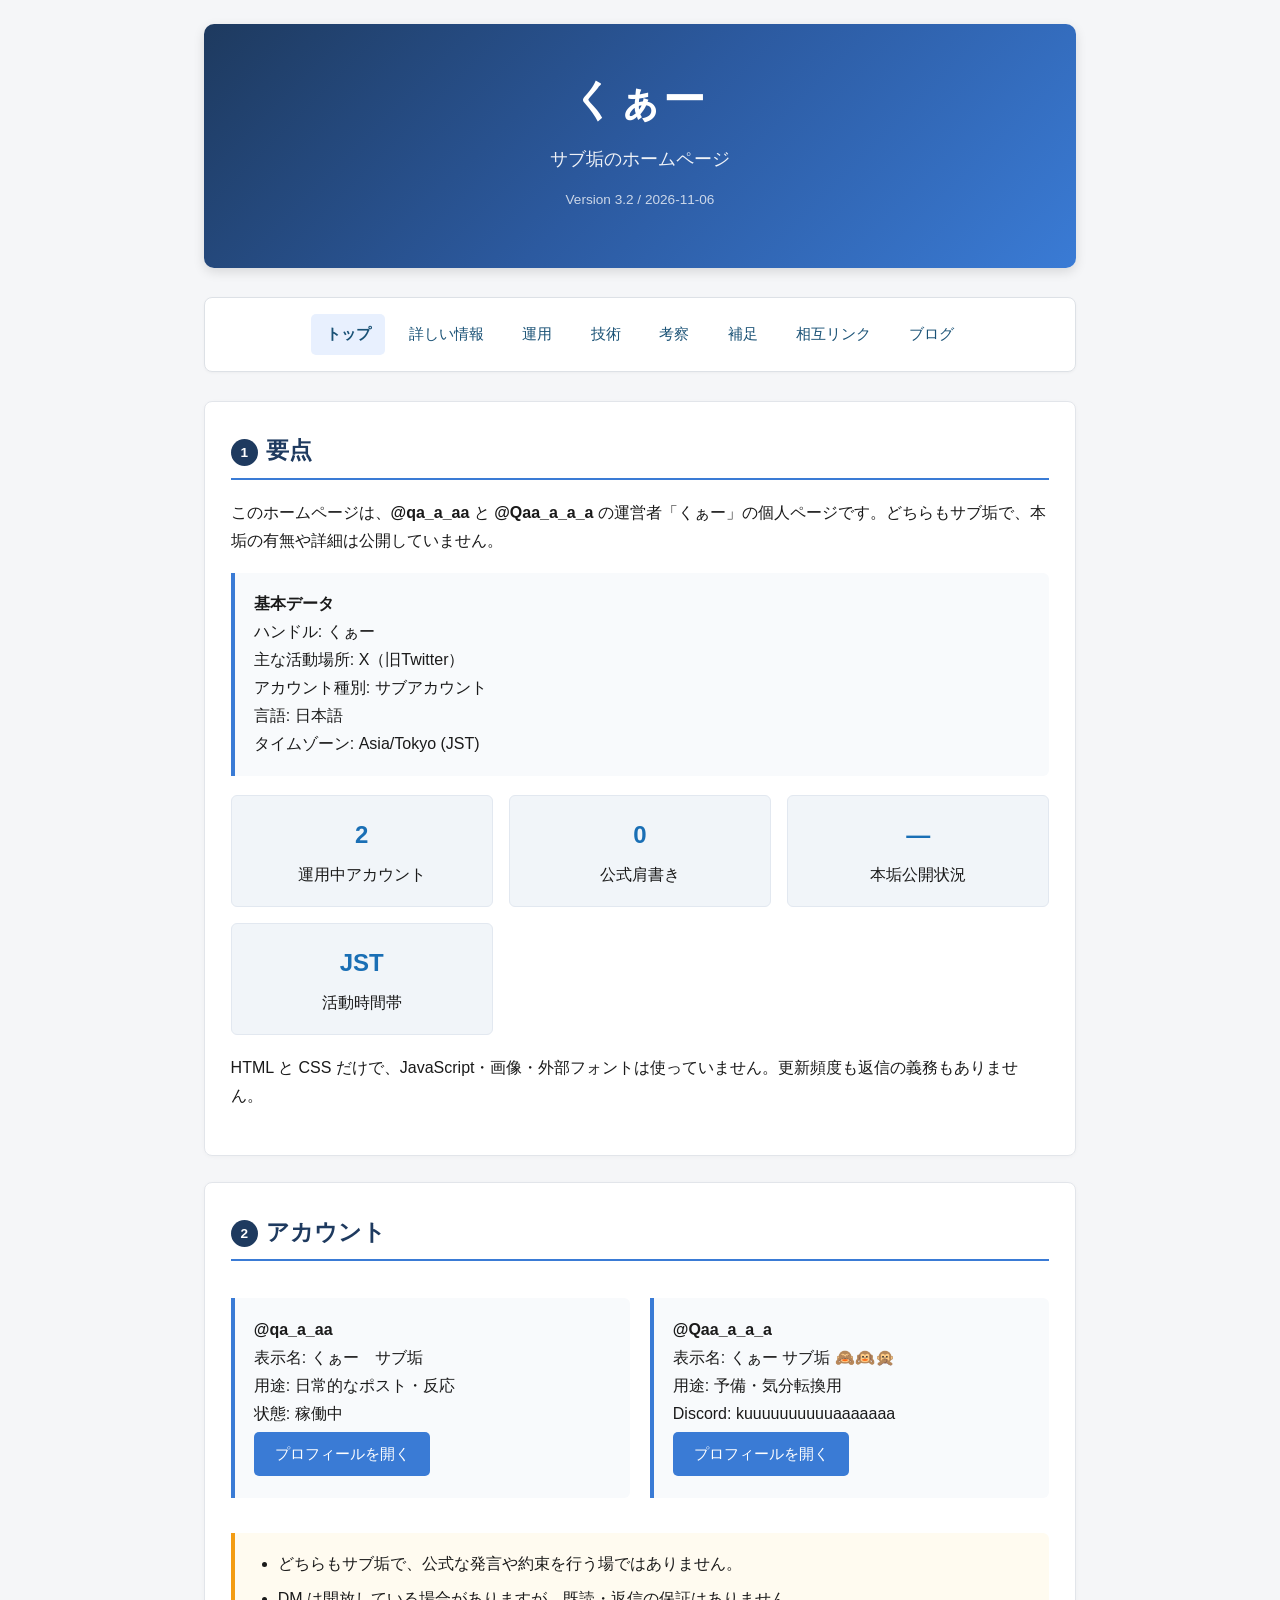
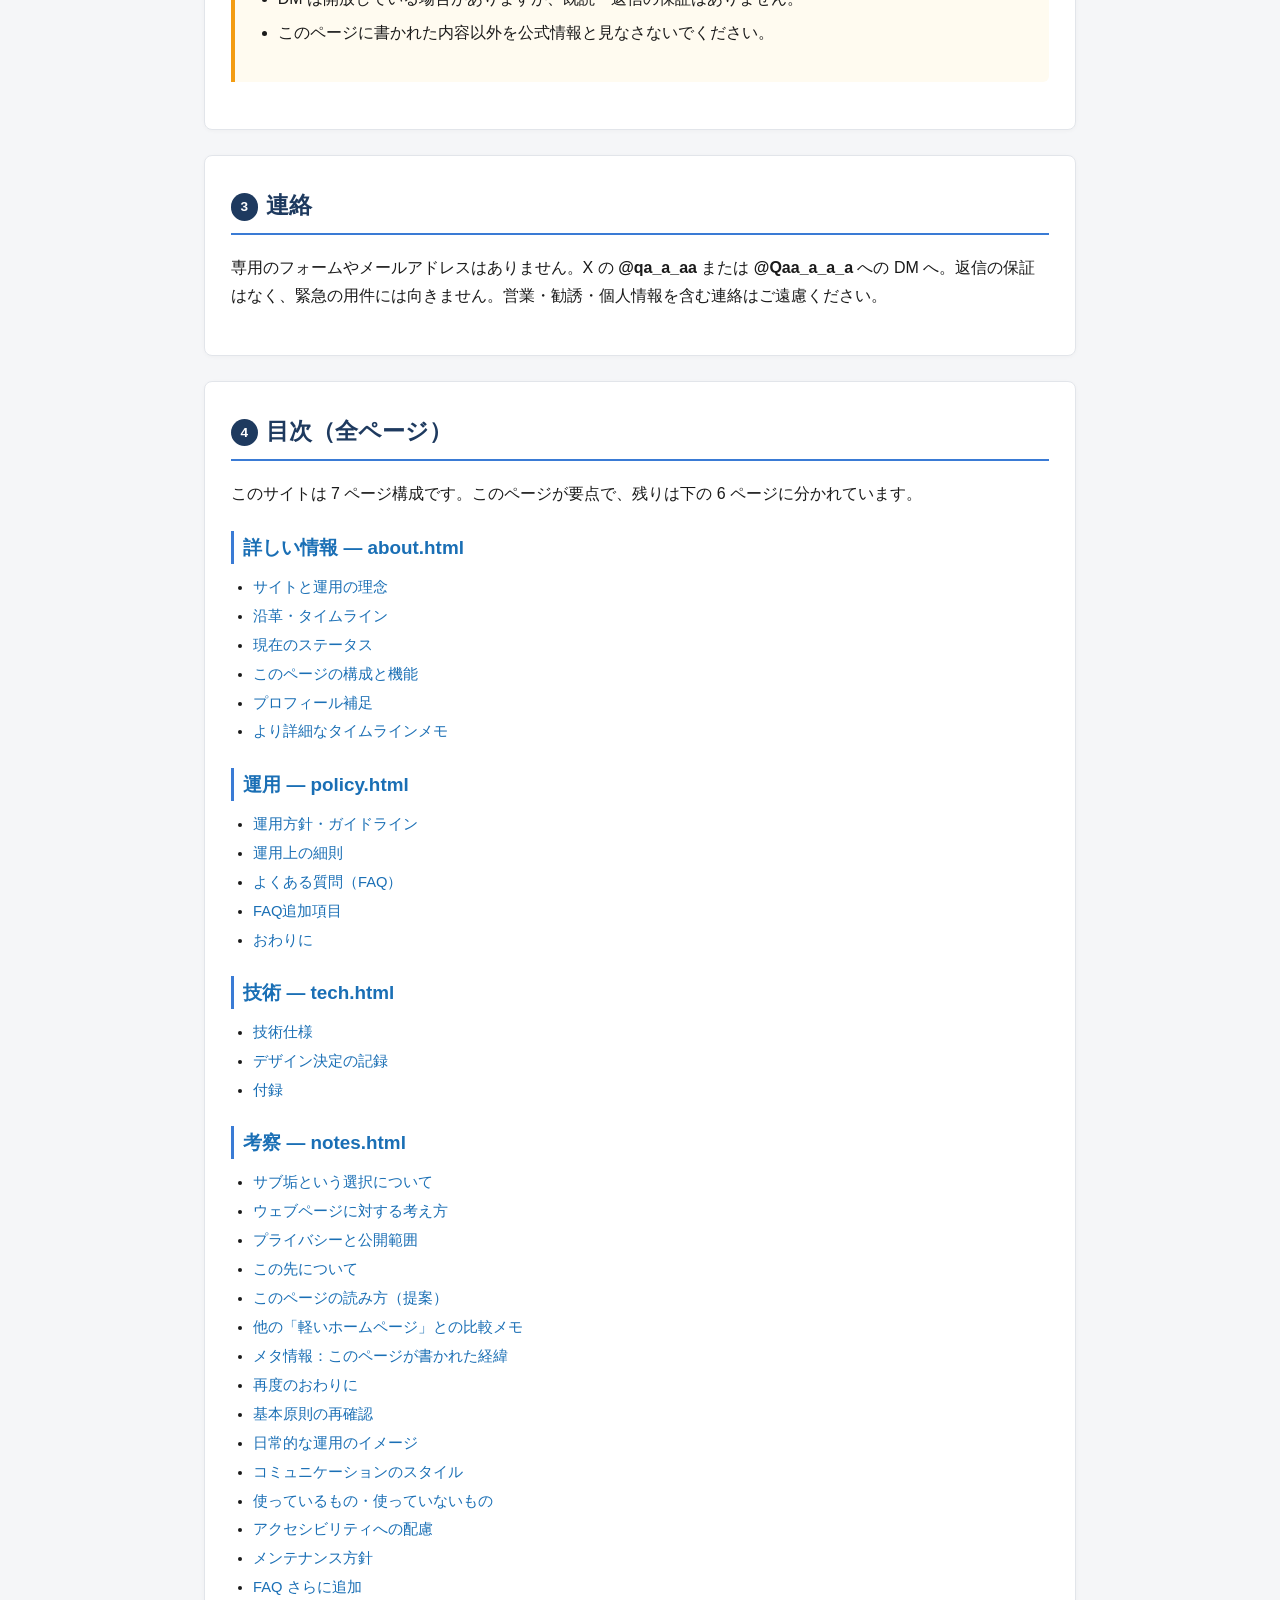
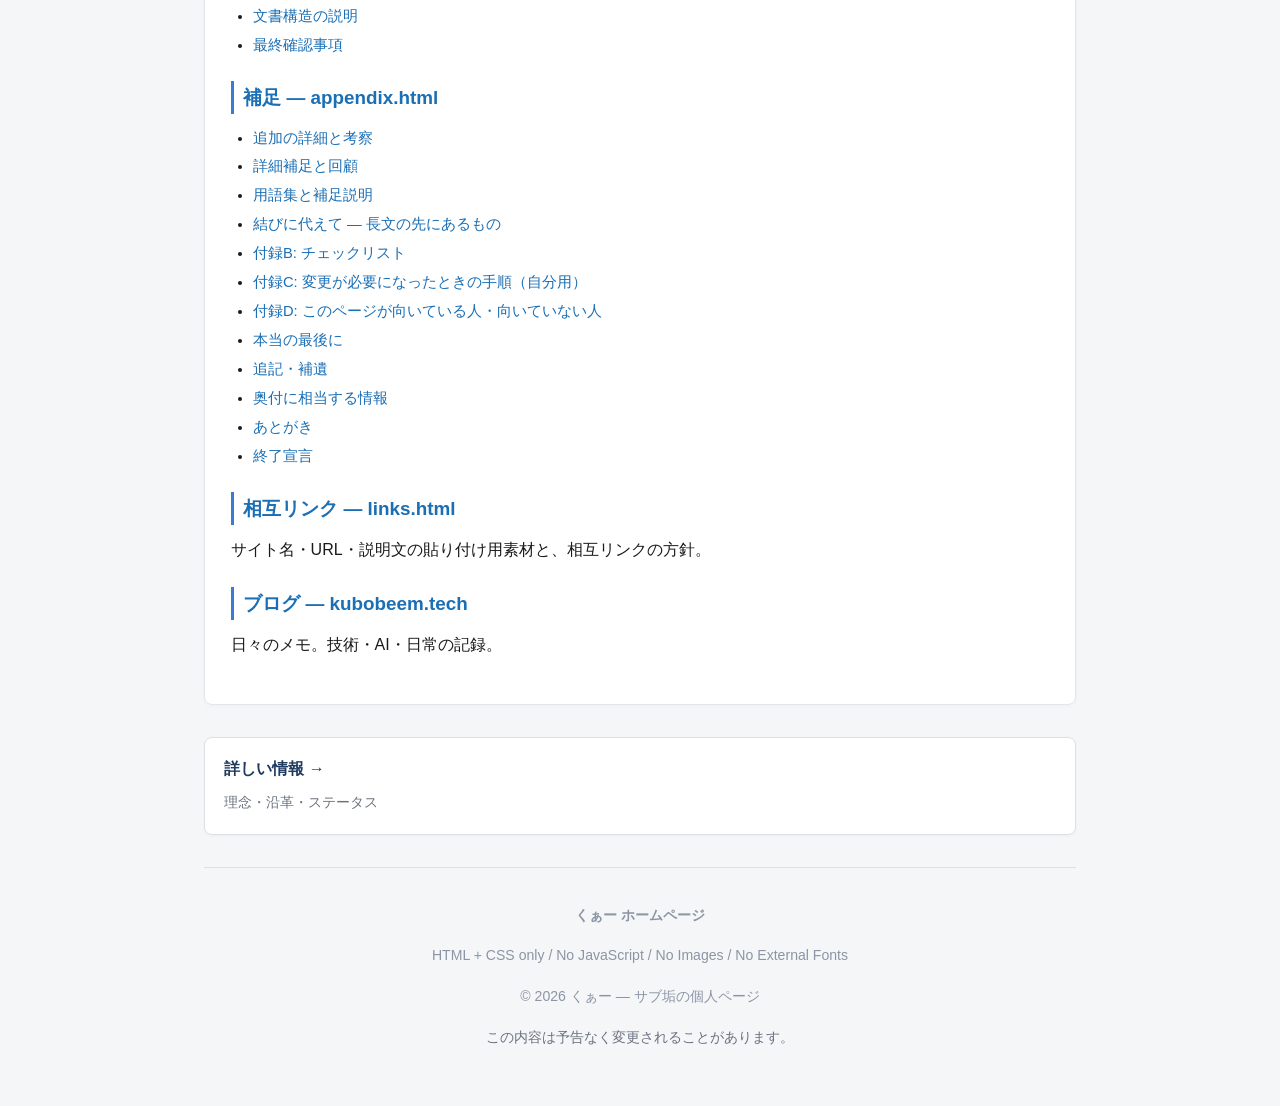
==== index.html @ fe5098ff "c7ddc30の1つ前に戻す: AI-slop版＋長いlinks（4006436）" ====
<!DOCTYPE html>
<html lang="ja">
<head>
<meta charset="utf-8">
<meta name="viewport" content="width=device-width,initial-scale=1">
<title>くぁー 公式ホームページ / kubobeem.tech</title>
<meta name="description" content="サブ垢「くぁー」の個人ページ。プロフィール、運用方針、FAQ、読み物。">
<meta property="og:type" content="website">
<meta property="og:title" content="くぁー 公式ホームページ">
<meta property="og:description" content="サブ垢「くぁー」の個人ページ。プロフィール、運用方針、FAQ、読み物。">
<meta property="og:url" content="https://kubobeem.f5.si/">
<meta property="og:image" content="https://kuboes.ninja/og.png">
<meta property="og:image:width" content="1200">
<meta property="og:image:height" content="630">
<meta name="twitter:card" content="summary_large_image">
<meta name="twitter:title" content="くぁー 公式ホームページ">
<meta name="twitter:description" content="サブ垢「くぁー」の個人ページ。プロフィール、運用方針、FAQ、読み物。">
<meta name="twitter:image" content="https://kuboes.ninja/og.png">
<link rel="stylesheet" href="style.css?v=3">
</head>
<body>

<header id="top">
<h1>くぁー</h1>
<p class="subtitle">サブ垢のホームページ</p>
<p class="version">Version 3.2 / 2026-11-06</p>
</header>

<nav>
<a href="index.html" aria-current="page"><strong>トップ</strong></a>
<a href="about.html">詳しい情報</a>
<a href="policy.html">運用</a>
<a href="tech.html">技術</a>
<a href="notes.html">考察</a>
<a href="appendix.html">補足</a>
<a href="links.html">相互リンク</a>
<a href="https://kubobeem.tech/">ブログ</a>
</nav>

<section id="profile">
<h2><span class="section-num">1</span>要点</h2>

<p>このホームページは、<strong>@qa_a_aa</strong> と <strong>@Qaa_a_a_a</strong> の運営者「くぁー」の個人ページです。どちらもサブ垢で、本垢の有無や詳細は公開していません。</p>

<div class="card">
<strong>基本データ</strong><br>
ハンドル: くぁー<br>
主な活動場所: X（旧Twitter）<br>
アカウント種別: サブアカウント<br>
言語: 日本語<br>
タイムゾーン: Asia/Tokyo (JST)
</div>

<div class="grid">
<div class="grid-item"><strong>2</strong>運用中アカウント</div>
<div class="grid-item"><strong>0</strong>公式肩書き</div>
<div class="grid-item"><strong>—</strong>本垢公開状況</div>
<div class="grid-item"><strong>JST</strong>活動時間帯</div>
</div>

<p>HTML と CSS だけで、JavaScript・画像・外部フォントは使っていません。更新頻度も返信の義務もありません。</p>
</section>

<section id="accounts">
<h2><span class="section-num">2</span>アカウント</h2>

<div class="two-col">
<div class="card">
<strong>@qa_a_aa</strong><br>
表示名: くぁー　サブ垢<br>
用途: 日常的なポスト・反応<br>
状態: 稼働中<br>
<a href="https://x.com/qa_a_aa" class="btn">プロフィールを開く</a>
</div>
<div class="card">
<strong>@Qaa_a_a_a</strong><br>
表示名: くぁー サブ垢 🙈🙉🙊<br>
用途: 予備・気分転換用<br>
Discord: kuuuuuuuuuuaaaaaaa<br>
<a href="https://x.com/Qaa_a_a_a" class="btn">プロフィールを開く</a>
</div>
</div>

<div class="card card-note">
<ul>
<li>どちらもサブ垢で、公式な発言や約束を行う場ではありません。</li>
<li>DM は開放している場合がありますが、既読・返信の保証はありません。</li>
<li>このページに書かれた内容以外を公式情報と見なさないでください。</li>
</ul>
</div>
</section>

<section id="contact">
<h2><span class="section-num">3</span>連絡</h2>

<p>専用のフォームやメールアドレスはありません。X の <strong>@qa_a_aa</strong> または <strong>@Qaa_a_a_a</strong> への DM へ。返信の保証はなく、緊急の用件には向きません。営業・勧誘・個人情報を含む連絡はご遠慮ください。</p>
</section>

<section id="toc">
<h2><span class="section-num">4</span>目次（全ページ）</h2>

<p>このサイトは 7 ページ構成です。このページが要点で、残りは下の 6 ページに分かれています。</p>

<h3><a href="about.html">詳しい情報 — about.html</a></h3>
<ul class="toc">
<li><a href="about.html#philosophy">サイトと運用の理念</a></li>
<li><a href="about.html#history">沿革・タイムライン</a></li>
<li><a href="about.html#status">現在のステータス</a></li>
<li><a href="about.html#features">このページの構成と機能</a></li>
<li><a href="about.html#detail-profile">プロフィール補足</a></li>
<li><a href="about.html#detail-history2">より詳細なタイムラインメモ</a></li>
</ul>

<h3><a href="policy.html">運用 — policy.html</a></h3>
<ul class="toc">
<li><a href="policy.html#rules">運用方針・ガイドライン</a></li>
<li><a href="policy.html#detail-operation">運用上の細則</a></li>
<li><a href="policy.html#faq">よくある質問（FAQ）</a></li>
<li><a href="policy.html#detail-faq2">FAQ追加項目</a></li>
<li><a href="policy.html#closing">おわりに</a></li>
</ul>

<h3><a href="tech.html">技術 — tech.html</a></h3>
<ul class="toc">
<li><a href="tech.html#technical">技術仕様</a></li>
<li><a href="tech.html#detail-design">デザイン決定の記録</a></li>
<li><a href="tech.html#appendix">付録</a></li>
</ul>

<h3><a href="notes.html">考察 — notes.html</a></h3>
<ul class="toc">
<li><a href="notes.html#extended-thoughts">サブ垢という選択について</a></li>
<li><a href="notes.html#extended-web">ウェブページに対する考え方</a></li>
<li><a href="notes.html#extended-privacy">プライバシーと公開範囲</a></li>
<li><a href="notes.html#extended-future">この先について</a></li>
<li><a href="notes.html#extended-reading">このページの読み方（提案）</a></li>
<li><a href="notes.html#extended-comparison">他の「軽いホームページ」との比較メモ</a></li>
<li><a href="notes.html#extended-meta">メタ情報：このページが書かれた経緯</a></li>
<li><a href="notes.html#extended-closing2">再度のおわりに</a></li>
<li><a href="notes.html#extended-principles">基本原則の再確認</a></li>
<li><a href="notes.html#extended-daily">日常的な運用のイメージ</a></li>
<li><a href="notes.html#extended-communication">コミュニケーションのスタイル</a></li>
<li><a href="notes.html#extended-tools">使っているもの・使っていないもの</a></li>
<li><a href="notes.html#extended-accessibility">アクセシビリティへの配慮</a></li>
<li><a href="notes.html#extended-maintenance">メンテナンス方針</a></li>
<li><a href="notes.html#extended-faq3">FAQ さらに追加</a></li>
<li><a href="notes.html#extended-structure">文書構造の説明</a></li>
<li><a href="notes.html#extended-final">最終確認事項</a></li>
</ul>

<h3><a href="appendix.html">補足 — appendix.html</a></h3>
<ul class="toc">
<li><a href="appendix.html#extended-more">追加の詳細と考察</a></li>
<li><a href="appendix.html#extended-final-details">詳細補足と回顧</a></li>
<li><a href="appendix.html#glossary-extended">用語集と補足説明</a></li>
<li><a href="appendix.html#closing-extended">結びに代えて — 長文の先にあるもの</a></li>
<li><a href="appendix.html#appendix-b">付録B: チェックリスト</a></li>
<li><a href="appendix.html#appendix-c">付録C: 変更が必要になったときの手順（自分用）</a></li>
<li><a href="appendix.html#appendix-d">付録D: このページが向いている人・向いていない人</a></li>
<li><a href="appendix.html#very-end">本当の最後に</a></li>
<li><a href="appendix.html#postscript">追記・補遺</a></li>
<li><a href="appendix.html#colophon">奥付に相当する情報</a></li>
<li><a href="appendix.html#afterword">あとがき</a></li>
<li><a href="appendix.html#end-note">終了宣言</a></li>
</ul>

<h3><a href="links.html">相互リンク — links.html</a></h3>
<p>サイト名・URL・説明文の貼り付け用素材と、相互リンクの方針。</p>

<h3><a href="https://kubobeem.tech/">ブログ — kubobeem.tech</a></h3>
<p>日々のメモ。技術・AI・日常の記録。</p>
</section>

<div class="pager">
<a href="about.html"><strong>詳しい情報 →</strong><span>理念・沿革・ステータス</span></a>
</div>

<footer>
<p><strong>くぁー ホームページ</strong></p>
<p>HTML + CSS only / No JavaScript / No Images / No External Fonts</p>
<p>© 2026 くぁー — サブ垢の個人ページ</p>
<p class="meta">この内容は予告なく変更されることがあります。</p>
</footer>
</body>
</html>
---- style.css ----
*{margin:0;padding:0;box-sizing:border-box}
html{scroll-behavior:smooth}
body{
  font-family:"Hiragino Sans","Hiragino Kaku Gothic ProN","Noto Sans JP",Meiryo,sans-serif;
  line-height:1.75;
  color:#1a1a1a;
  background:#f5f6f8;
  max-width:920px;
  margin:0 auto;
  padding:1.5rem;
}
header{
  background:linear-gradient(135deg,#1e3a5f 0%,#2c5aa0 50%,#3a7bd5 100%);
  color:#fff;
  padding:2.5rem 2rem;
  border-radius:10px;
  margin-bottom:1.8rem;
  text-align:center;
  box-shadow:0 4px 12px rgba(0,0,0,.12);
}
header h1{
  font-size:2.6rem;
  margin-bottom:.4rem;
  letter-spacing:.06em;
  font-weight:700;
}
header .subtitle{
  font-size:1.15rem;
  opacity:.92;
  margin-bottom:.8rem;
}
header .version{
  font-size:.85rem;
  opacity:.75;
}
nav{
  background:#fff;
  border:1px solid #dde1e6;
  border-radius:8px;
  padding:1rem 1.2rem;
  margin-bottom:1.8rem;
  display:flex;
  flex-wrap:wrap;
  gap:.6rem;
  justify-content:center;
  box-shadow:0 1px 3px rgba(0,0,0,.04);
}
nav a{
  color:#1a5276;
  text-decoration:none;
  padding:.45rem .9rem;
  border-radius:5px;
  font-size:.95rem;
  transition:background .15s,color .15s;
}
nav a:hover{
  background:#e8f0fe;
  color:#0d3b66;
}
section{
  background:#fff;
  border:1px solid #e2e5ea;
  border-radius:8px;
  padding:1.8rem 1.6rem;
  margin-bottom:1.6rem;
  box-shadow:0 1px 4px rgba(0,0,0,.03);
}
h2{
  font-size:1.45rem;
  color:#1e3a5f;
  border-bottom:2.5px solid #3a7bd5;
  padding-bottom:.45rem;
  margin-bottom:1.2rem;
}
h3{
  font-size:1.18rem;
  color:#2c3e50;
  margin:1.4rem 0 .7rem;
  padding-left:.6rem;
  border-left:3px solid #3a7bd5;
}
h4{
  font-size:1.05rem;
  color:#34495e;
  margin:1.1rem 0 .5rem;
}
p{
  margin-bottom:1rem;
}
ul,ol{
  margin:0 0 1.1rem 1.5rem;
}
li{
  margin-bottom:.4rem;
}
a{
  color:#1a6fb5;
  text-decoration:none;
}
a:hover{
  color:#0d4a7a;
  text-decoration:underline;
}
.meta{
  color:#6b7280;
  font-size:.9rem;
}
.card{
  background:#f8fafc;
  border-left:4px solid #3a7bd5;
  padding:1.1rem 1.2rem;
  margin:1.1rem 0;
  border-radius:0 6px 6px 0;
}
.card-warn{
  border-left-color:#e74c3c;
  background:#fef5f5;
}
.card-info{
  border-left-color:#27ae60;
  background:#f0faf4;
}
.card-note{
  border-left-color:#f39c12;
  background:#fffbf0;
}
.grid{
  display:grid;
  grid-template-columns:repeat(auto-fit,minmax(210px,1fr));
  gap:1rem;
  margin:1.2rem 0;
}
.grid-item{
  background:#f1f5f9;
  padding:1.1rem;
  border-radius:6px;
  text-align:center;
  border:1px solid #e2e8f0;
}
.grid-item strong{
  display:block;
  font-size:1.5rem;
  color:#1a6fb5;
  margin-bottom:.3rem;
}
footer{
  text-align:center;
  padding:2.2rem 0 1rem;
  color:#8b95a5;
  font-size:.88rem;
  border-top:1px solid #dde1e6;
  margin-top:2rem;
}
.tag{
  display:inline-block;
  background:#3a7bd5;
  color:#fff;
  padding:.18rem .55rem;
  border-radius:4px;
  font-size:.78rem;
  margin:.15rem .2rem .15rem 0;
}
.progress{
  background:#e8eef5;
  border-radius:5px;
  height:14px;
  margin:.4rem 0 1.1rem;
  overflow:hidden;
}
.progress-bar{
  background:linear-gradient(90deg,#3a7bd5,#5b9bd5);
  height:100%;
  border-radius:5px;
}
table{
  width:100%;
  border-collapse:collapse;
  margin:1.1rem 0;
  font-size:.93rem;
}
th,td{
  border:1px solid #dde1e6;
  padding:.65rem .8rem;
  text-align:left;
}
th{
  background:#eef2f7;
  font-weight:600;
  color:#1e3a5f;
}
tr:nth-child(even){
  background:#f8fafc;
}
blockquote{
  border-left:4px solid #a0aec0;
  padding:.8rem 0 .8rem 1.2rem;
  margin:1.2rem 0;
  color:#4a5568;
  background:#f7fafc;
  border-radius:0 4px 4px 0;
}
.badge{
  display:inline-block;
  background:#e74c3c;
  color:#fff;
  font-size:.72rem;
  padding:.12rem .45rem;
  border-radius:10px;
  vertical-align:middle;
  margin-left:.3rem;
}
hr{
  border:none;
  border-top:1px solid #e8e8e8;
  margin:1.6rem 0;
}
code{
  background:#edf2f7;
  padding:.12rem .4rem;
  border-radius:3px;
  font-family:"SFMono-Regular",Consolas,monospace;
  font-size:.88em;
}
pre{
  background:#1e293b;
  color:#e2e8f0;
  padding:1.1rem 1.2rem;
  border-radius:6px;
  overflow-x:auto;
  font-size:.85rem;
  margin:1.1rem 0;
  line-height:1.55;
}
.timeline{
  border-left:3px solid #3a7bd5;
  padding-left:1.4rem;
  margin:1.2rem 0;
}
.timeline-item{
  position:relative;
  margin-bottom:1.4rem;
  padding-bottom:.3rem;
}
.timeline-item::before{
  content:"";
  position:absolute;
  left:-1.62rem;
  top:.45rem;
  width:11px;
  height:11px;
  background:#3a7bd5;
  border-radius:50%;
  border:2px solid #fff;
  box-shadow:0 0 0 2px #3a7bd5;
}
.btn{
  display:inline-block;
  background:#3a7bd5;
  color:#fff !important;
  padding:.55rem 1.3rem;
  border-radius:5px;
  text-decoration:none !important;
  margin:.25rem .3rem .25rem 0;
  transition:background .15s;
  font-size:.95rem;
}
.btn:hover{
  background:#2c5aa0;
}
.btn-secondary{
  background:#64748b;
}
.btn-secondary:hover{
  background:#475569;
}
.btn-outline{
  background:transparent;
  color:#3a7bd5 !important;
  border:1.5px solid #3a7bd5;
}
.btn-outline:hover{
  background:#e8f0fe;
}
.two-col{
  display:grid;
  grid-template-columns:1fr 1fr;
  gap:1.2rem;
  margin:1rem 0;
}
@media (max-width:640px){
  body{padding:1rem}
  header h1{font-size:1.9rem}
  nav{flex-direction:column;align-items:stretch}
  nav a{text-align:center}
  .two-col{grid-template-columns:1fr}
  .grid{grid-template-columns:1fr}
}
.list-check li::marker{content:"✓ ";color:#27ae60}
.list-cross li::marker{content:"✗ ";color:#e74c3c}
.section-num{
  display:inline-block;
  background:#1e3a5f;
  color:#fff;
  width:1.7rem;
  height:1.7rem;
  line-height:1.7rem;
  text-align:center;
  border-radius:50%;
  font-size:.85rem;
  margin-right:.5rem;
  vertical-align:middle;
}
.def-list{
  margin:1rem 0;
}
.def-list dt{
  font-weight:600;
  color:#1e3a5f;
  margin-top:.8rem;
}
.def-list dd{
  margin-left:1.2rem;
  color:#4a5568;
}
.highlight{
  background:#fff3cd;
  padding:.1rem .35rem;
  border-radius:3px;
}
/* 分割ページ用 */
nav a[aria-current="page"]{
  background:#e8f0fe;
}
.pager{
  display:flex;
  flex-wrap:wrap;
  gap:1rem;
  margin:2rem 0;
}
.pager a{
  flex:1 1 240px;
  background:#fff;
  border:1px solid #dde1e6;
  border-radius:8px;
  padding:1.1rem 1.2rem;
  box-shadow:0 1px 3px rgba(0,0,0,.04);
}
.pager a:hover{
  border-color:#3a7bd5;
  background:#fff;
  text-decoration:none;
}
.pager strong{
  display:block;
  color:#1e3a5f;
  margin-bottom:.3rem;
}
.pager span{
  color:#6b7280;
  font-size:.9rem;
}
.toc{
  margin:0 0 1.4rem 1.4rem;
  font-size:.92rem;
}
.toc li{
  margin-bottom:.2rem;
}
@media print{
  nav,.pager{display:none}
}
img{
  max-width:100%;
  height:auto;
}
/* 上からだんだん出る（ちょちょちょ）: ヘッダー→各ブロックの順に。opacity と transform だけなのでずれは出ない */
@keyframes rise {
  from { opacity: 0; transform: translateY(6px); }
  to { opacity: 1; transform: translateY(0); }
}
@media (prefers-reduced-motion: no-preference) {
  body > * { animation: rise .5s both; }
  body > *:nth-child(1) { animation-delay: 0ms; }
  body > *:nth-child(2) { animation-delay: 70ms; }
  body > *:nth-child(3) { animation-delay: 140ms; }
  body > *:nth-child(4) { animation-delay: 210ms; }
  body > *:nth-child(5) { animation-delay: 280ms; }
  body > *:nth-child(6) { animation-delay: 350ms; }
  body > *:nth-child(7) { animation-delay: 420ms; }
  body > *:nth-child(8) { animation-delay: 490ms; }
  body > *:nth-child(9) { animation-delay: 560ms; }
  body > *:nth-child(10) { animation-delay: 630ms; }
  body > *:nth-child(n+11) { animation-delay: 700ms; }
}
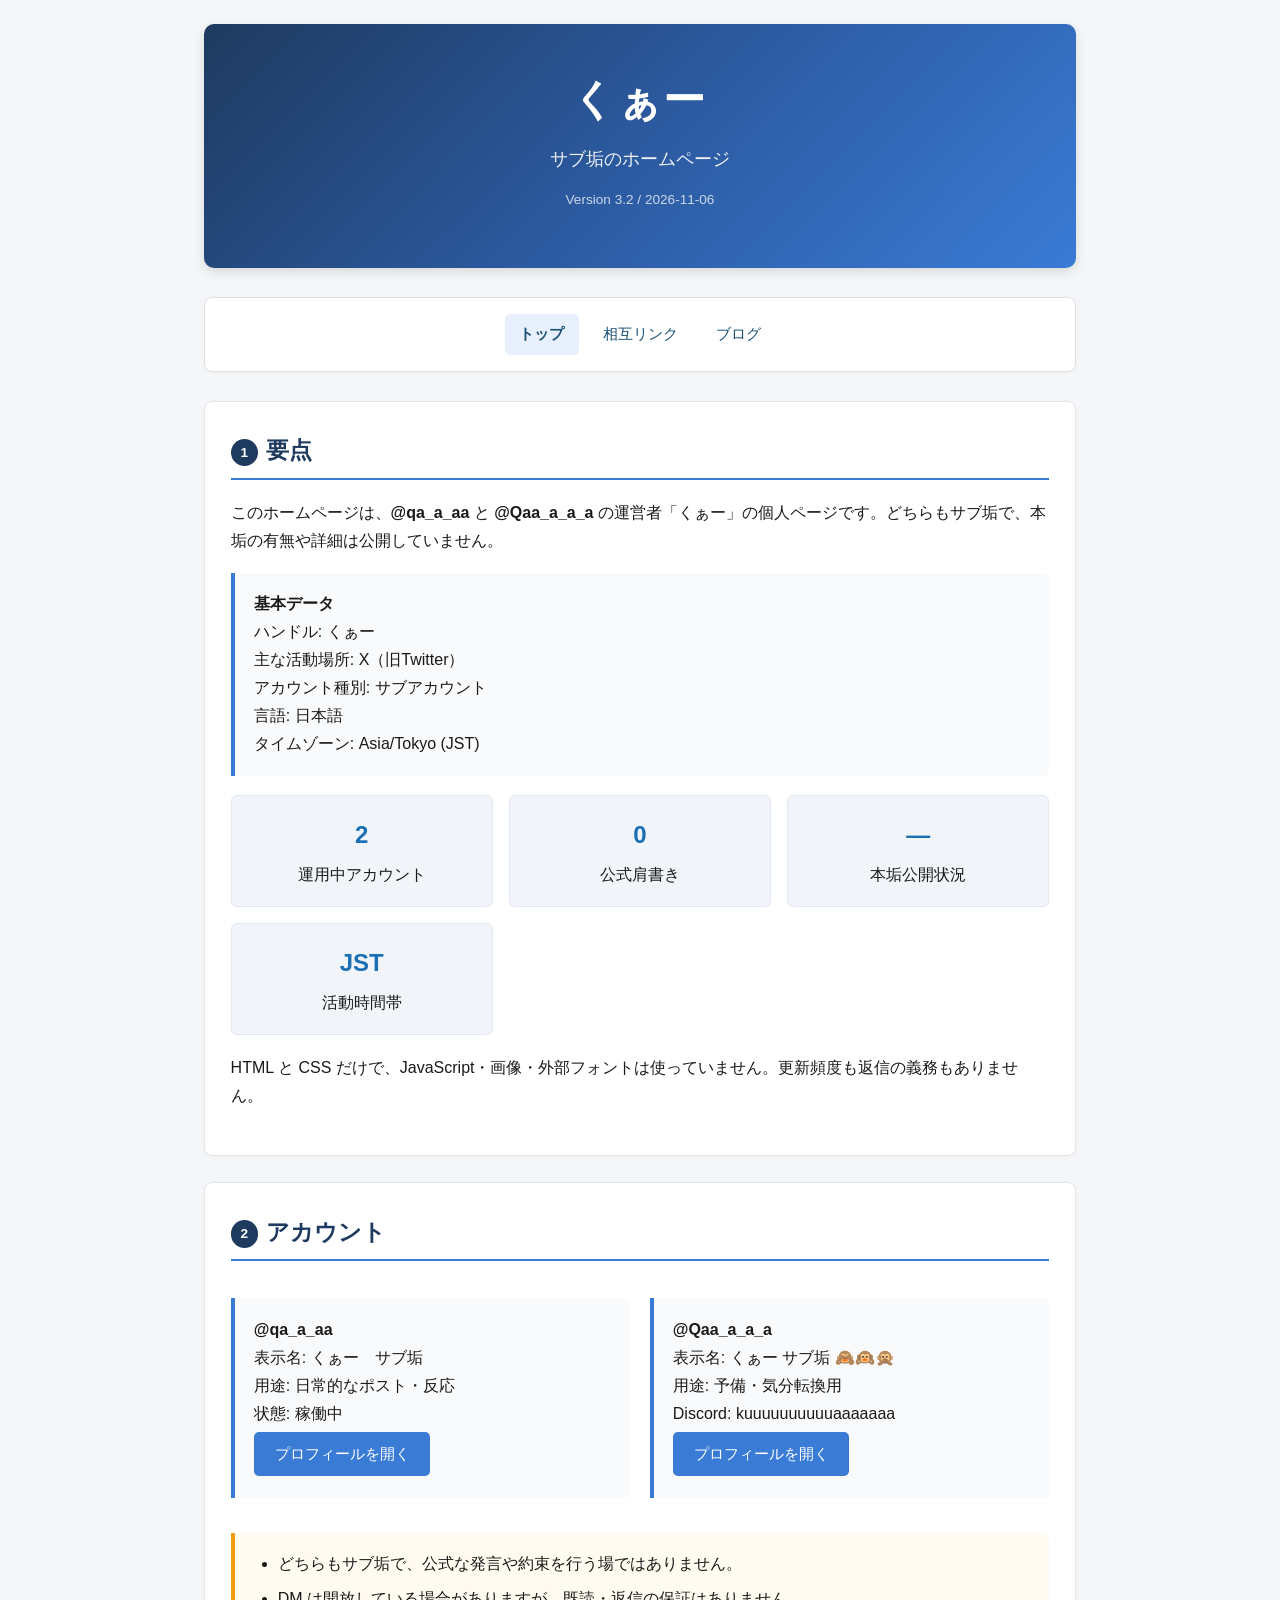
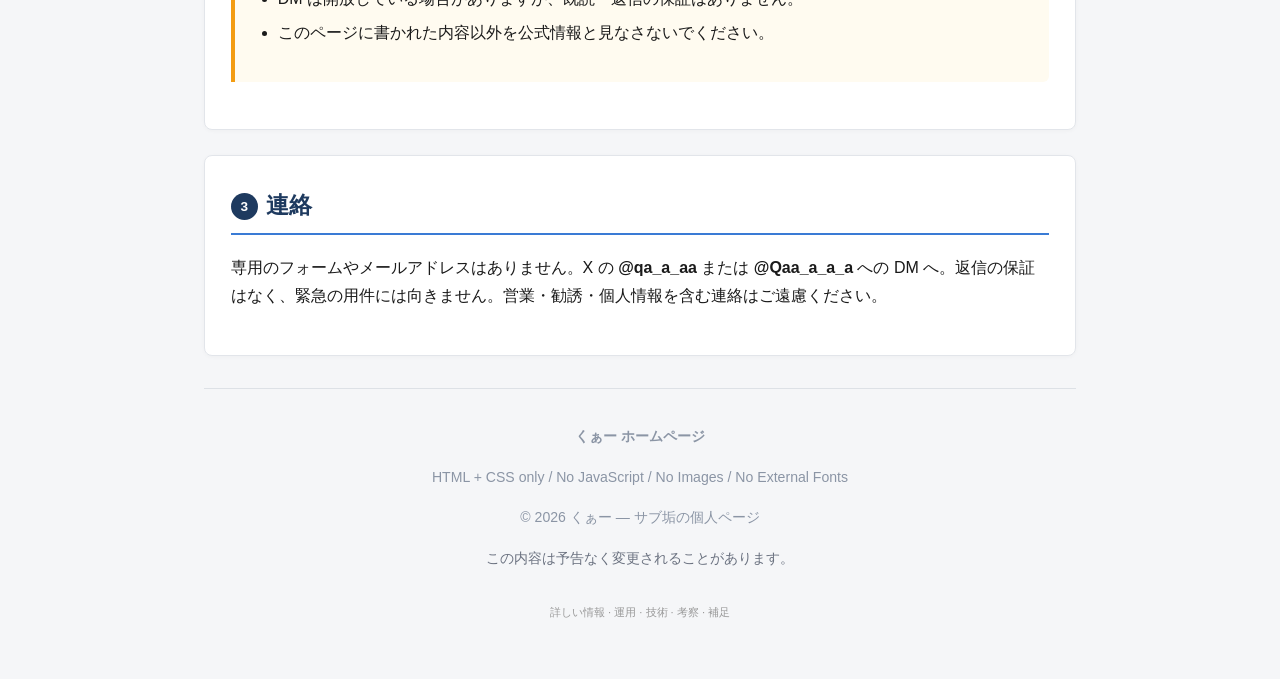
==== commit d7d3a747: "詳細ページ（運用・技術・考察・補足）をフッターのちっちゃいリンクへ移動、目次・navから外す" ====
--- a/index.html
+++ b/index.html
@@ -28,11 +28,6 @@
 
 <nav>
 <a href="index.html" aria-current="page"><strong>トップ</strong></a>
-<a href="about.html">詳しい情報</a>
-<a href="policy.html">運用</a>
-<a href="tech.html">技術</a>
-<a href="notes.html">考察</a>
-<a href="appendix.html">補足</a>
 <a href="links.html">相互リンク</a>
 <a href="https://kubobeem.tech/">ブログ</a>
 </nav>
@@ -96,90 +91,14 @@
 <p>専用のフォームやメールアドレスはありません。X の <strong>@qa_a_aa</strong> または <strong>@Qaa_a_a_a</strong> への DM へ。返信の保証はなく、緊急の用件には向きません。営業・勧誘・個人情報を含む連絡はご遠慮ください。</p>
 </section>
 
-<section id="toc">
-<h2><span class="section-num">4</span>目次（全ページ）</h2>
 
-<p>このサイトは 7 ページ構成です。このページが要点で、残りは下の 6 ページに分かれています。</p>
-
-<h3><a href="about.html">詳しい情報 — about.html</a></h3>
-<ul class="toc">
-<li><a href="about.html#philosophy">サイトと運用の理念</a></li>
-<li><a href="about.html#history">沿革・タイムライン</a></li>
-<li><a href="about.html#status">現在のステータス</a></li>
-<li><a href="about.html#features">このページの構成と機能</a></li>
-<li><a href="about.html#detail-profile">プロフィール補足</a></li>
-<li><a href="about.html#detail-history2">より詳細なタイムラインメモ</a></li>
-</ul>
-
-<h3><a href="policy.html">運用 — policy.html</a></h3>
-<ul class="toc">
-<li><a href="policy.html#rules">運用方針・ガイドライン</a></li>
-<li><a href="policy.html#detail-operation">運用上の細則</a></li>
-<li><a href="policy.html#faq">よくある質問（FAQ）</a></li>
-<li><a href="policy.html#detail-faq2">FAQ追加項目</a></li>
-<li><a href="policy.html#closing">おわりに</a></li>
-</ul>
-
-<h3><a href="tech.html">技術 — tech.html</a></h3>
-<ul class="toc">
-<li><a href="tech.html#technical">技術仕様</a></li>
-<li><a href="tech.html#detail-design">デザイン決定の記録</a></li>
-<li><a href="tech.html#appendix">付録</a></li>
-</ul>
-
-<h3><a href="notes.html">考察 — notes.html</a></h3>
-<ul class="toc">
-<li><a href="notes.html#extended-thoughts">サブ垢という選択について</a></li>
-<li><a href="notes.html#extended-web">ウェブページに対する考え方</a></li>
-<li><a href="notes.html#extended-privacy">プライバシーと公開範囲</a></li>
-<li><a href="notes.html#extended-future">この先について</a></li>
-<li><a href="notes.html#extended-reading">このページの読み方（提案）</a></li>
-<li><a href="notes.html#extended-comparison">他の「軽いホームページ」との比較メモ</a></li>
-<li><a href="notes.html#extended-meta">メタ情報：このページが書かれた経緯</a></li>
-<li><a href="notes.html#extended-closing2">再度のおわりに</a></li>
-<li><a href="notes.html#extended-principles">基本原則の再確認</a></li>
-<li><a href="notes.html#extended-daily">日常的な運用のイメージ</a></li>
-<li><a href="notes.html#extended-communication">コミュニケーションのスタイル</a></li>
-<li><a href="notes.html#extended-tools">使っているもの・使っていないもの</a></li>
-<li><a href="notes.html#extended-accessibility">アクセシビリティへの配慮</a></li>
-<li><a href="notes.html#extended-maintenance">メンテナンス方針</a></li>
-<li><a href="notes.html#extended-faq3">FAQ さらに追加</a></li>
-<li><a href="notes.html#extended-structure">文書構造の説明</a></li>
-<li><a href="notes.html#extended-final">最終確認事項</a></li>
-</ul>
-
-<h3><a href="appendix.html">補足 — appendix.html</a></h3>
-<ul class="toc">
-<li><a href="appendix.html#extended-more">追加の詳細と考察</a></li>
-<li><a href="appendix.html#extended-final-details">詳細補足と回顧</a></li>
-<li><a href="appendix.html#glossary-extended">用語集と補足説明</a></li>
-<li><a href="appendix.html#closing-extended">結びに代えて — 長文の先にあるもの</a></li>
-<li><a href="appendix.html#appendix-b">付録B: チェックリスト</a></li>
-<li><a href="appendix.html#appendix-c">付録C: 変更が必要になったときの手順（自分用）</a></li>
-<li><a href="appendix.html#appendix-d">付録D: このページが向いている人・向いていない人</a></li>
-<li><a href="appendix.html#very-end">本当の最後に</a></li>
-<li><a href="appendix.html#postscript">追記・補遺</a></li>
-<li><a href="appendix.html#colophon">奥付に相当する情報</a></li>
-<li><a href="appendix.html#afterword">あとがき</a></li>
-<li><a href="appendix.html#end-note">終了宣言</a></li>
-</ul>
-
-<h3><a href="links.html">相互リンク — links.html</a></h3>
-<p>サイト名・URL・説明文の貼り付け用素材と、相互リンクの方針。</p>
-
-<h3><a href="https://kubobeem.tech/">ブログ — kubobeem.tech</a></h3>
-<p>日々のメモ。技術・AI・日常の記録。</p>
-</section>
-
-<div class="pager">
-<a href="about.html"><strong>詳しい情報 →</strong><span>理念・沿革・ステータス</span></a>
-</div>
 
 <footer>
 <p><strong>くぁー ホームページ</strong></p>
 <p>HTML + CSS only / No JavaScript / No Images / No External Fonts</p>
 <p>© 2026 くぁー — サブ垢の個人ページ</p>
 <p class="meta">この内容は予告なく変更されることがあります。</p>
+<p style="font-size:.7rem;color:#999;margin-top:2rem"><a href="about.html" style="color:#999">詳しい情報</a> · <a href="policy.html" style="color:#999">運用</a> · <a href="tech.html" style="color:#999">技術</a> · <a href="notes.html" style="color:#999">考察</a> · <a href="appendix.html" style="color:#999">補足</a></p>
 </footer>
 </body>
 </html>
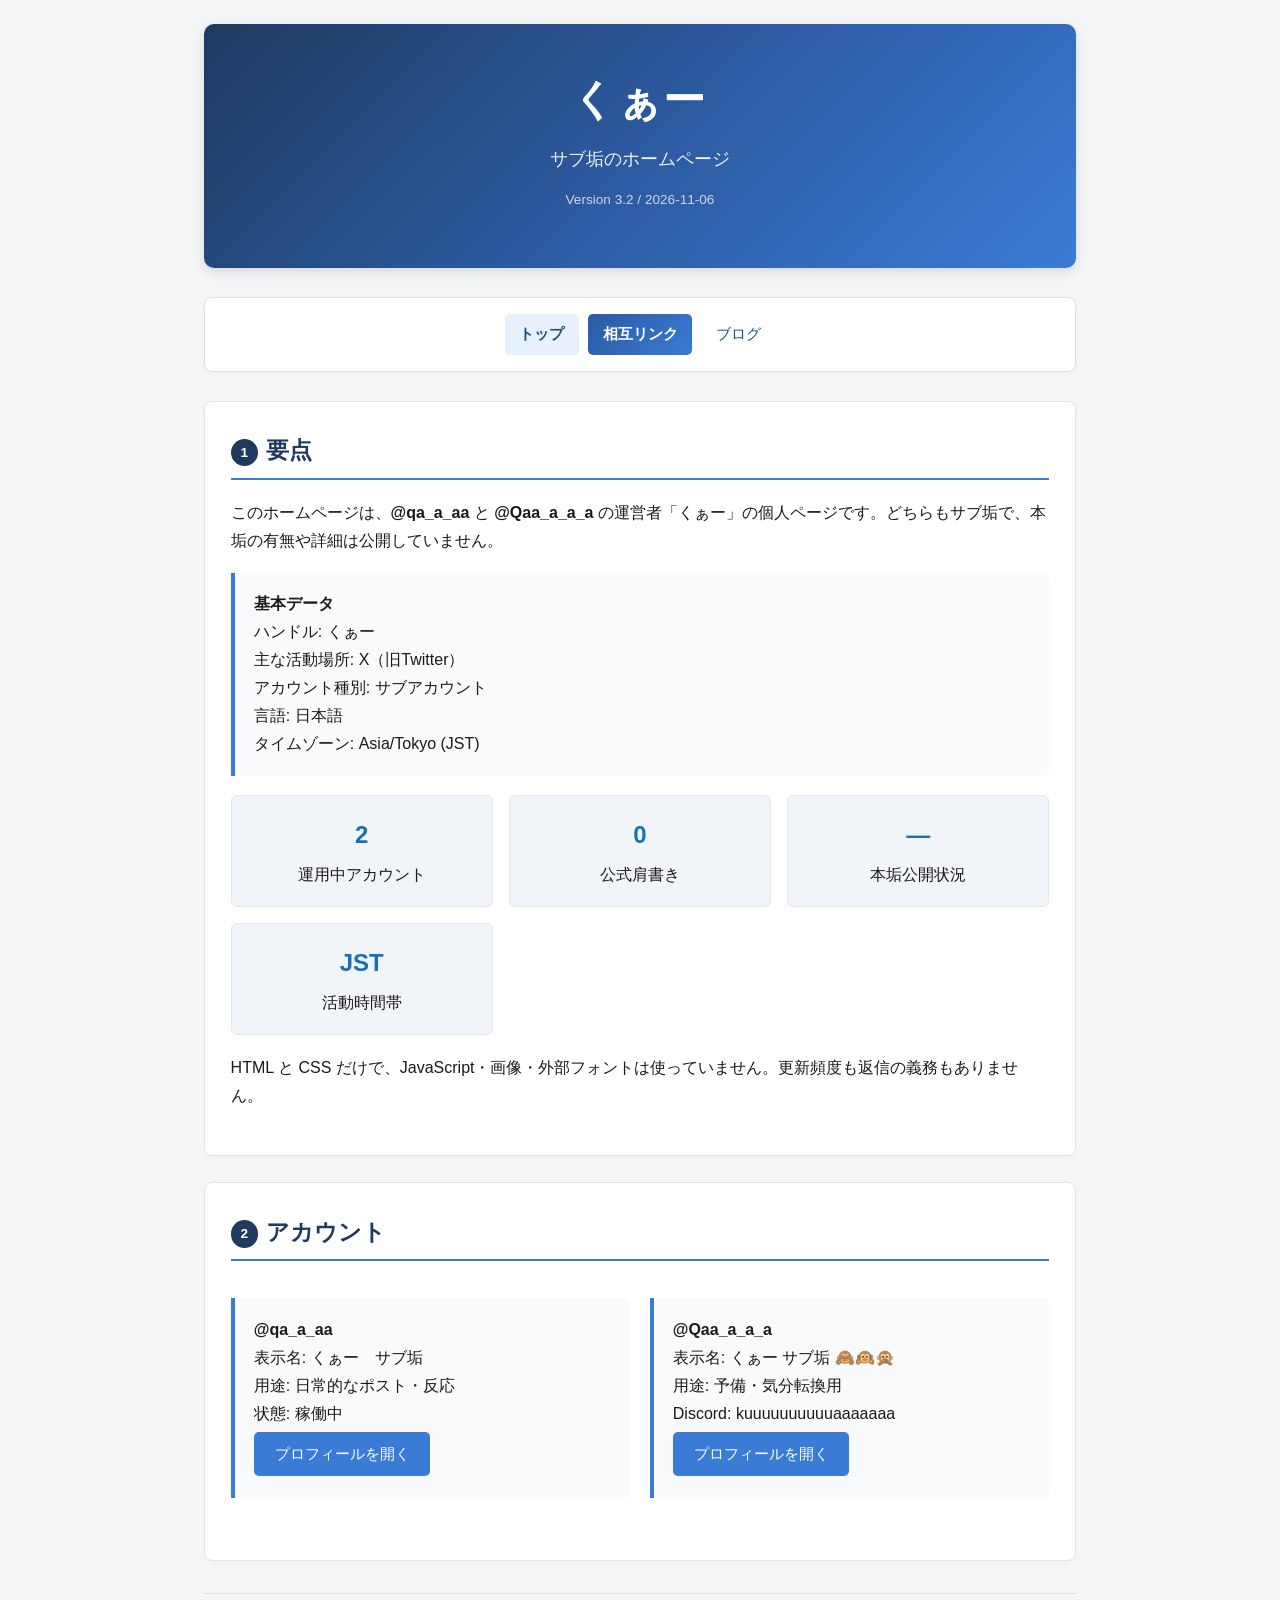
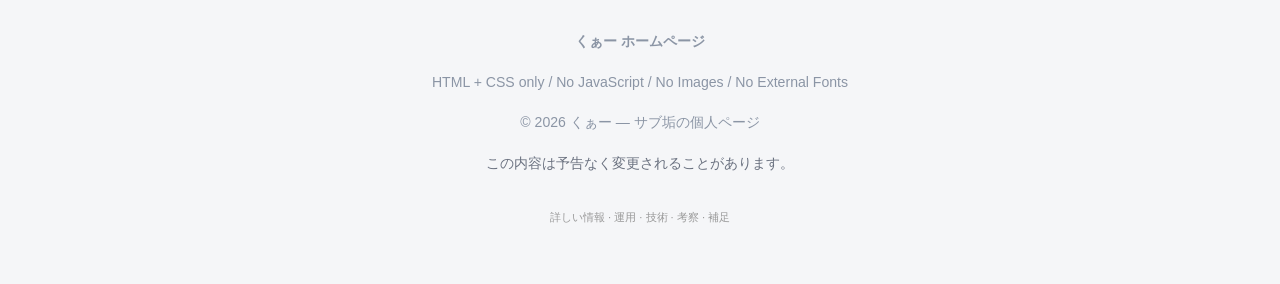
==== commit 302cdc3b: "注意書きカードと連絡セクションを削除、navの相互リンクを青グラデで派手に" ====
--- a/index.html
+++ b/index.html
@@ -28,7 +28,7 @@
 
 <nav>
 <a href="index.html" aria-current="page"><strong>トップ</strong></a>
-<a href="links.html">相互リンク</a>
+<a href="links.html" style="background:linear-gradient(135deg,#2c5aa0,#3a7bd5);color:#fff;font-weight:700">相互リンク</a>
 <a href="https://kubobeem.tech/">ブログ</a>
 </nav>
 
@@ -76,20 +76,8 @@
 </div>
 </div>
 
-<div class="card card-note">
-<ul>
-<li>どちらもサブ垢で、公式な発言や約束を行う場ではありません。</li>
-<li>DM は開放している場合がありますが、既読・返信の保証はありません。</li>
-<li>このページに書かれた内容以外を公式情報と見なさないでください。</li>
-</ul>
-</div>
 </section>
 
-<section id="contact">
-<h2><span class="section-num">3</span>連絡</h2>
-
-<p>専用のフォームやメールアドレスはありません。X の <strong>@qa_a_aa</strong> または <strong>@Qaa_a_a_a</strong> への DM へ。返信の保証はなく、緊急の用件には向きません。営業・勧誘・個人情報を含む連絡はご遠慮ください。</p>
-</section>
 
 
 
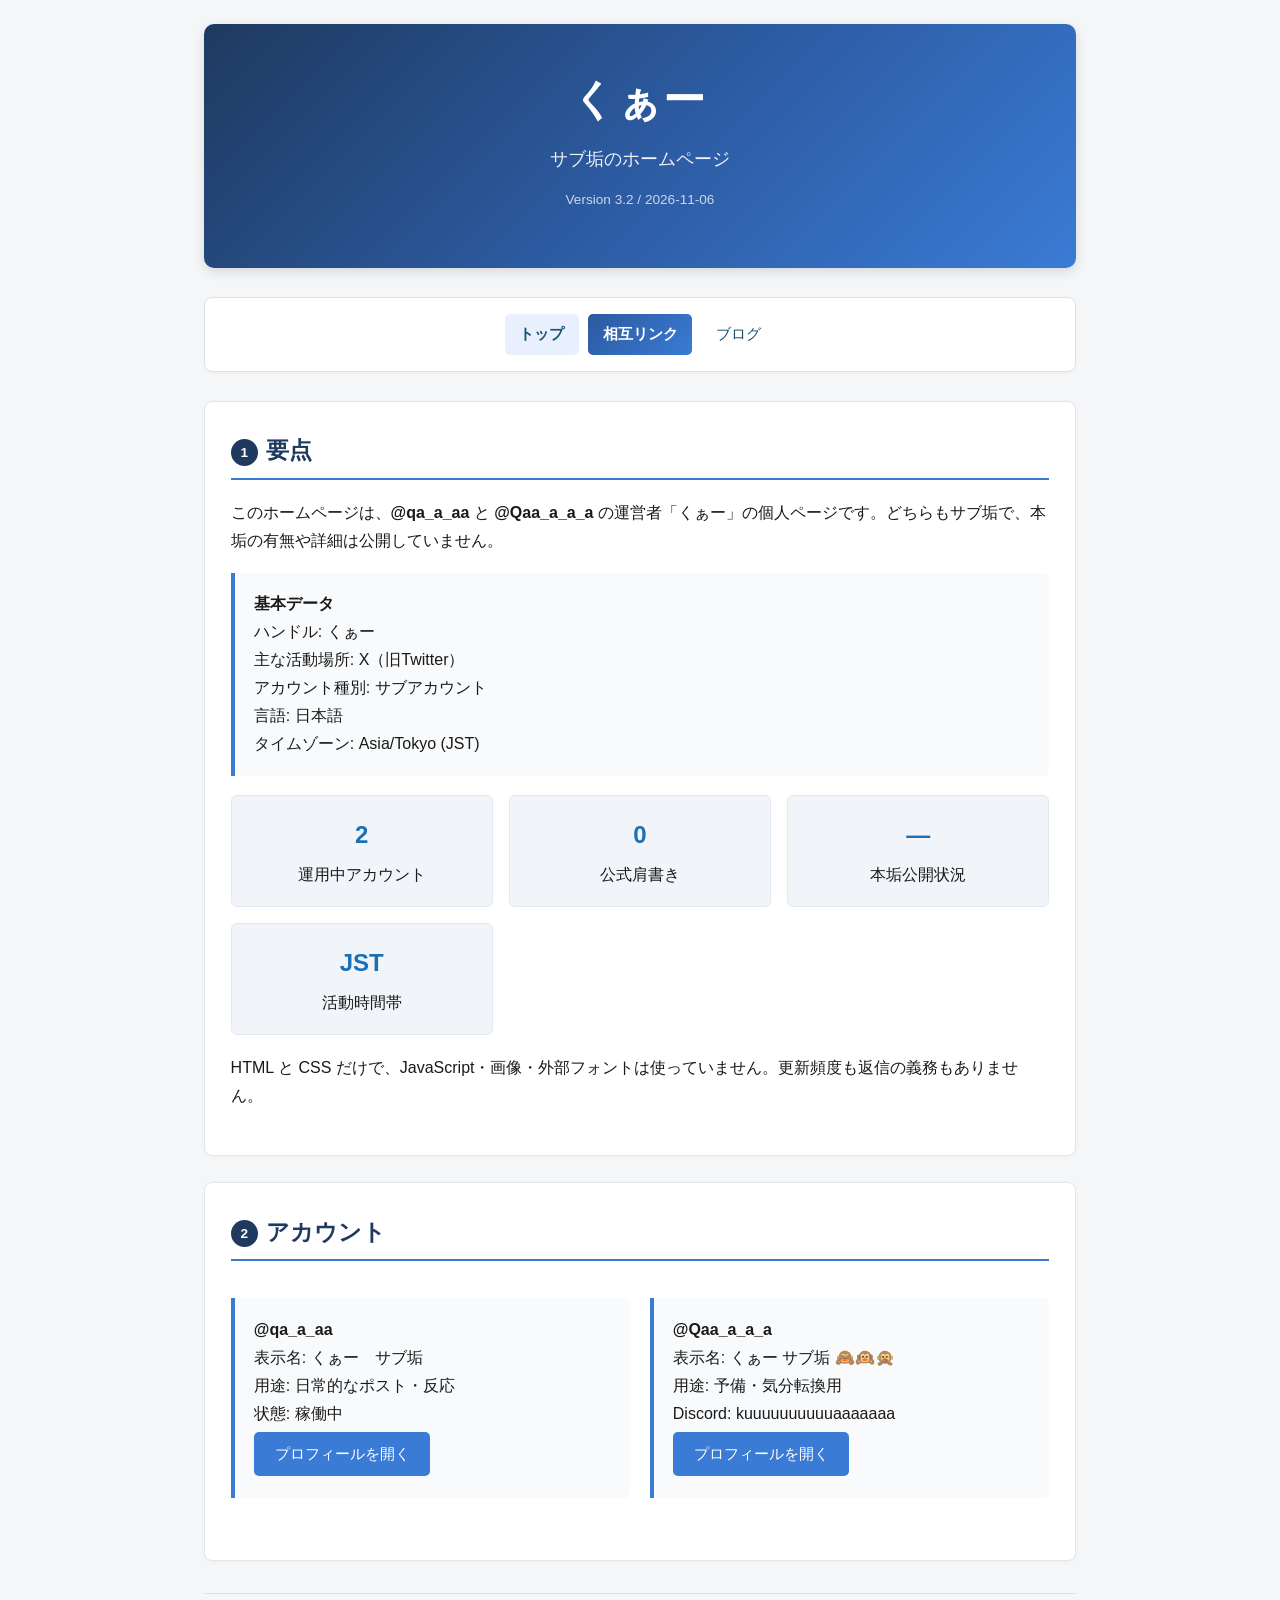
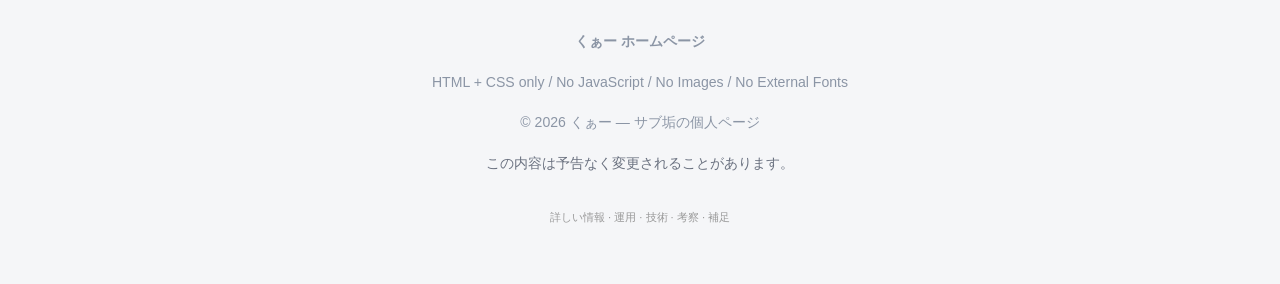
==== commit 913fa456: "ダークモード＋view-transition、RSS復活（画像つき）、詳細ページにog:image、nav整理" ====
--- a/index.html
+++ b/index.html
@@ -16,7 +16,8 @@
 <meta name="twitter:title" content="くぁー 公式ホームページ">
 <meta name="twitter:description" content="サブ垢「くぁー」の個人ページ。プロフィール、運用方針、FAQ、読み物。">
 <meta name="twitter:image" content="https://kuboes.ninja/og.png">
-<link rel="stylesheet" href="style.css?v=3">
+<link rel="alternate" type="application/rss+xml" title="くぁー 公式ホームページ" href="/feed.xml">
+<link rel="stylesheet" href="style.css?v=4">
 </head>
 <body>
 
--- a/style.css
+++ b/style.css
@@ -392,3 +392,44 @@
   body > *:nth-child(10) { animation-delay: 630ms; }
   body > *:nth-child(n+11) { animation-delay: 700ms; }
 }
+
+/* ダークモード */
+@view-transition{navigation:auto}
+@media (prefers-color-scheme: dark){
+  body{background:#14161a;color:#e6e6e6}
+  nav{background:#1e2126;border-color:#333}
+  nav a{color:#9ecbff}
+  nav a:hover{background:#2a2f36;color:#fff}
+  nav a[aria-current="page"]{background:#243447}
+  section{background:#1e2126;border-color:#333}
+  h2{color:#9ecbff}
+  h3{color:#dbe4ee}
+  h4{color:#c8d2de}
+  a{color:#8ab4ff}
+  a:hover{color:#bcd6ff}
+  .meta{color:#9aa3af}
+  .card{background:#23262c}
+  .card-warn{background:#2c1f1f}
+  .card-info{background:#1d2b22}
+  .card-note{background:#2b2517}
+  .grid-item{background:#23262c;border-color:#333}
+  .grid-item strong{color:#8ab4ff}
+  footer{color:#8b95a5;border-top-color:#333}
+  .progress{background:#2a2f36}
+  th,td{border-color:#333}
+  th{background:#26292f;color:#dbe4ee}
+  tr:nth-child(even){background:#23262c}
+  blockquote{background:#23262c;color:#b9c0c9}
+  hr{border-top-color:#333}
+  code{background:#26292f}
+  .timeline-item::before{border-color:#1e2126}
+  .btn-outline{color:#8ab4ff !important}
+  .btn-outline:hover{background:#243447}
+  .def-list dt{color:#9ecbff}
+  .def-list dd{color:#b9c0c9}
+  .highlight{background:#4a3f10;color:#ffe9a8}
+  .pager a{background:#1e2126;border-color:#333}
+  .pager a:hover{border-color:#3a7bd5;background:#23262c}
+  .pager strong{color:#9ecbff}
+  .pager span{color:#9aa3af}
+}
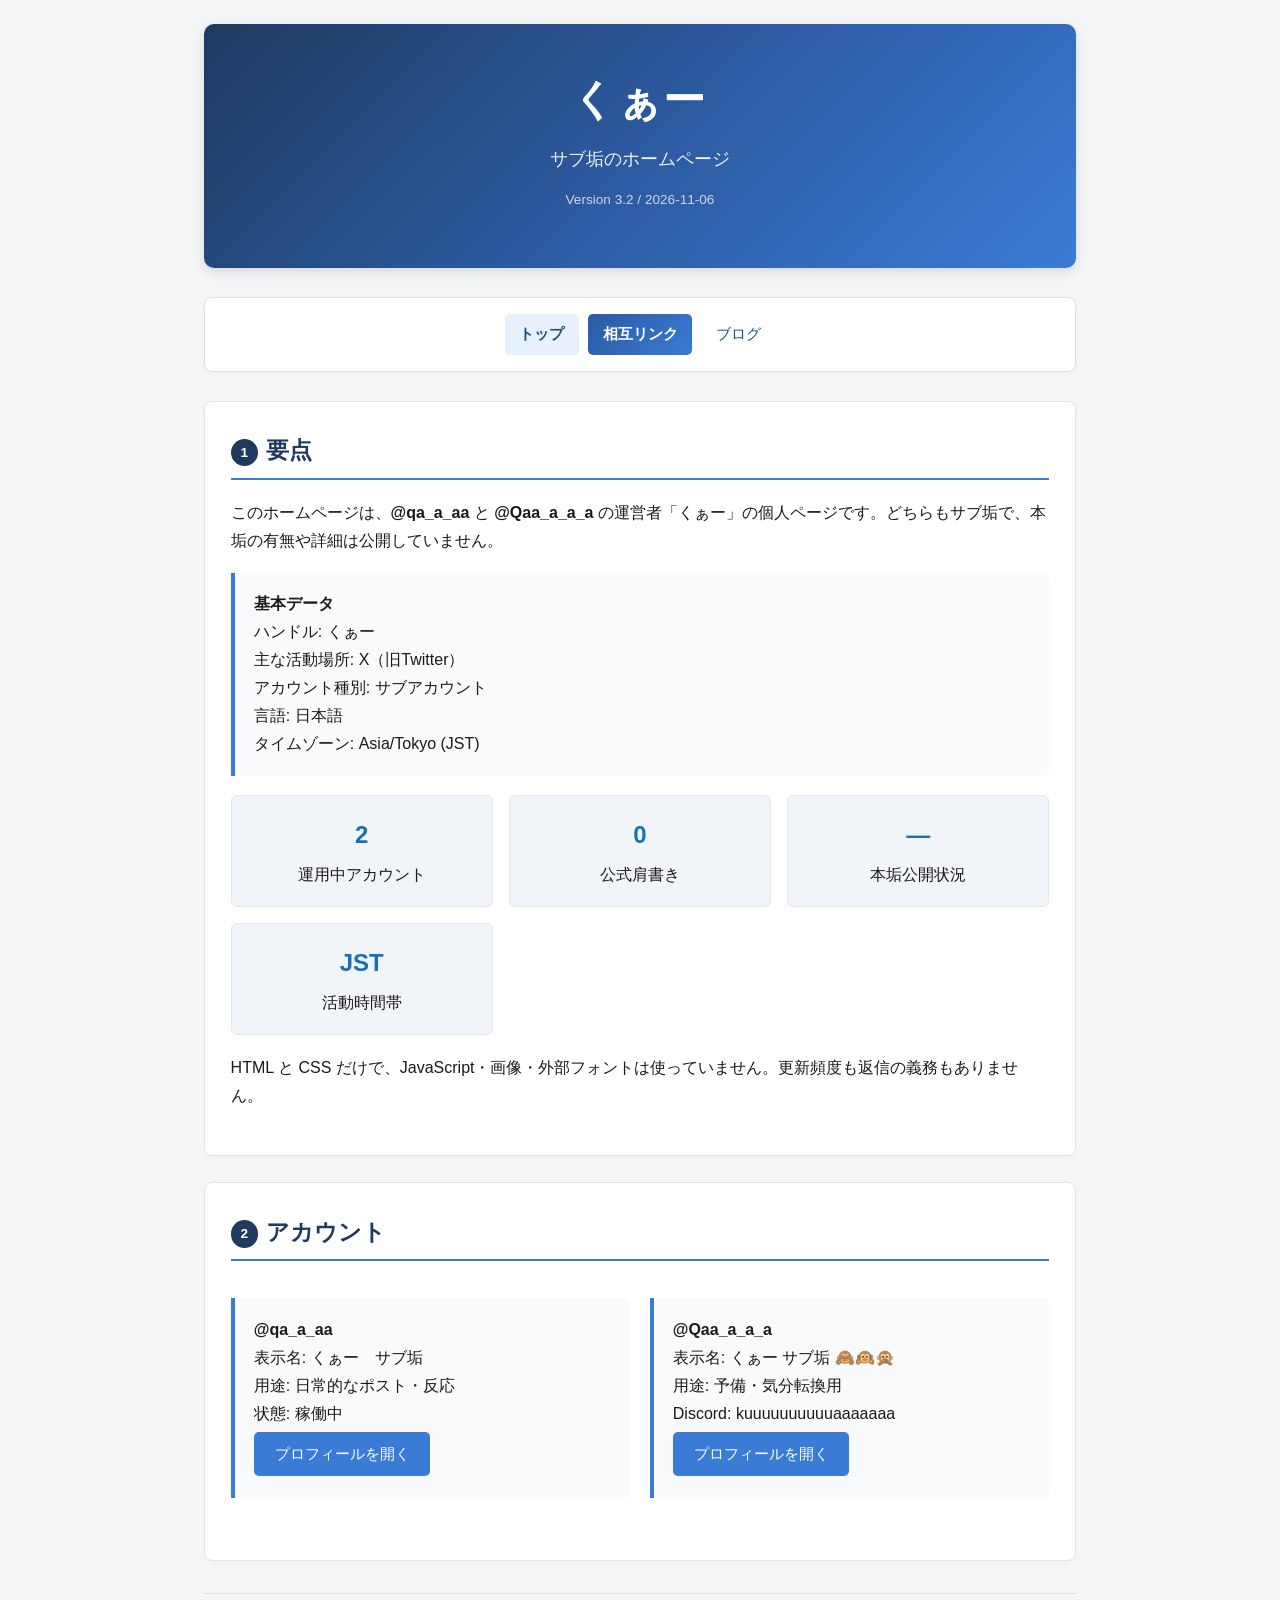
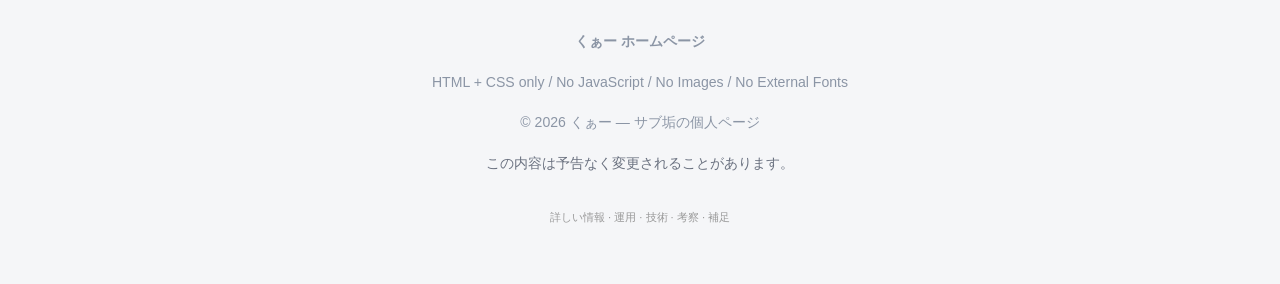
==== commit ddd2045e: "favicon追加（青グラデ＋白く）: knn40.uk/linksで画像が出ない原因" ====
--- a/index.html
+++ b/index.html
@@ -16,6 +16,9 @@
 <meta name="twitter:title" content="くぁー 公式ホームページ">
 <meta name="twitter:description" content="サブ垢「くぁー」の個人ページ。プロフィール、運用方針、FAQ、読み物。">
 <meta name="twitter:image" content="https://kuboes.ninja/og.png">
+<link rel="icon" href="/favicon.ico" sizes="any">
+<link rel="icon" type="image/png" href="/favicon.png">
+<link rel="apple-touch-icon" href="/apple-touch-icon.png">
 <link rel="alternate" type="application/rss+xml" title="くぁー 公式ホームページ" href="/feed.xml">
 <link rel="stylesheet" href="style.css?v=4">
 </head>
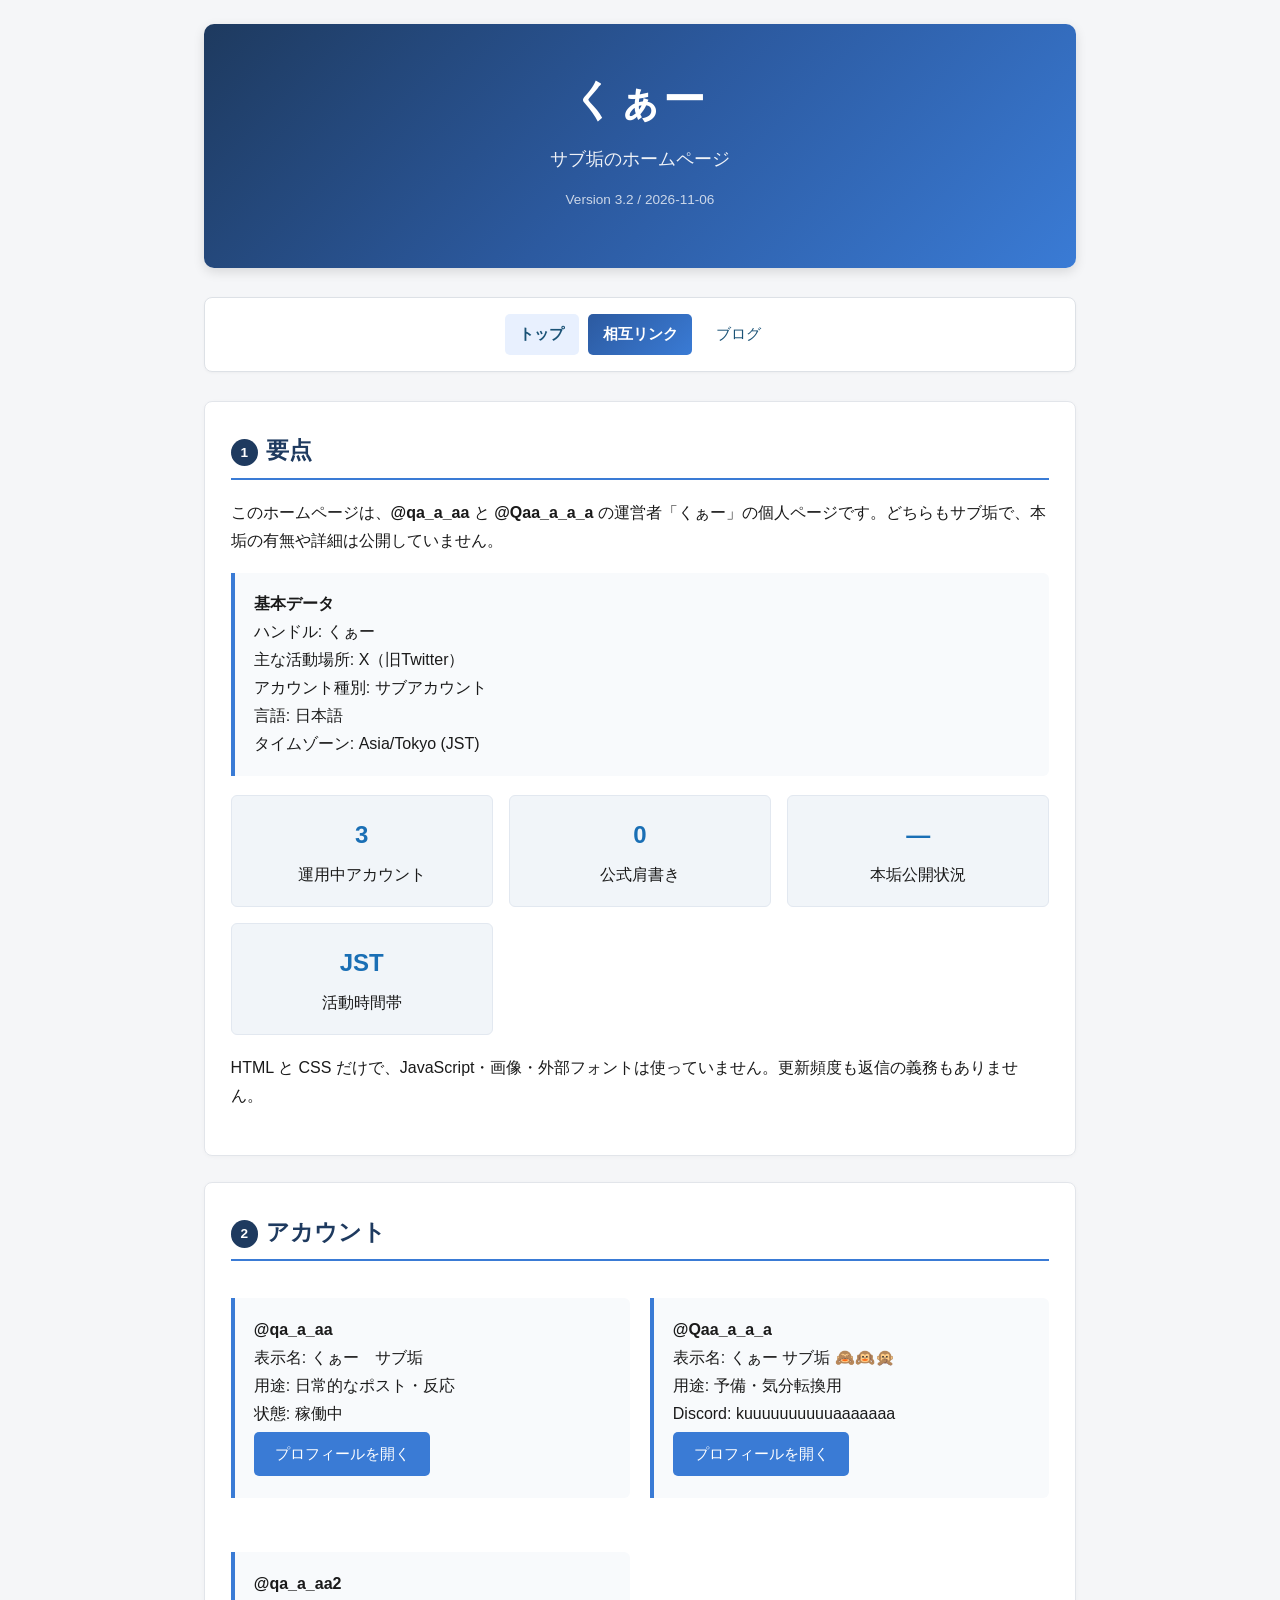
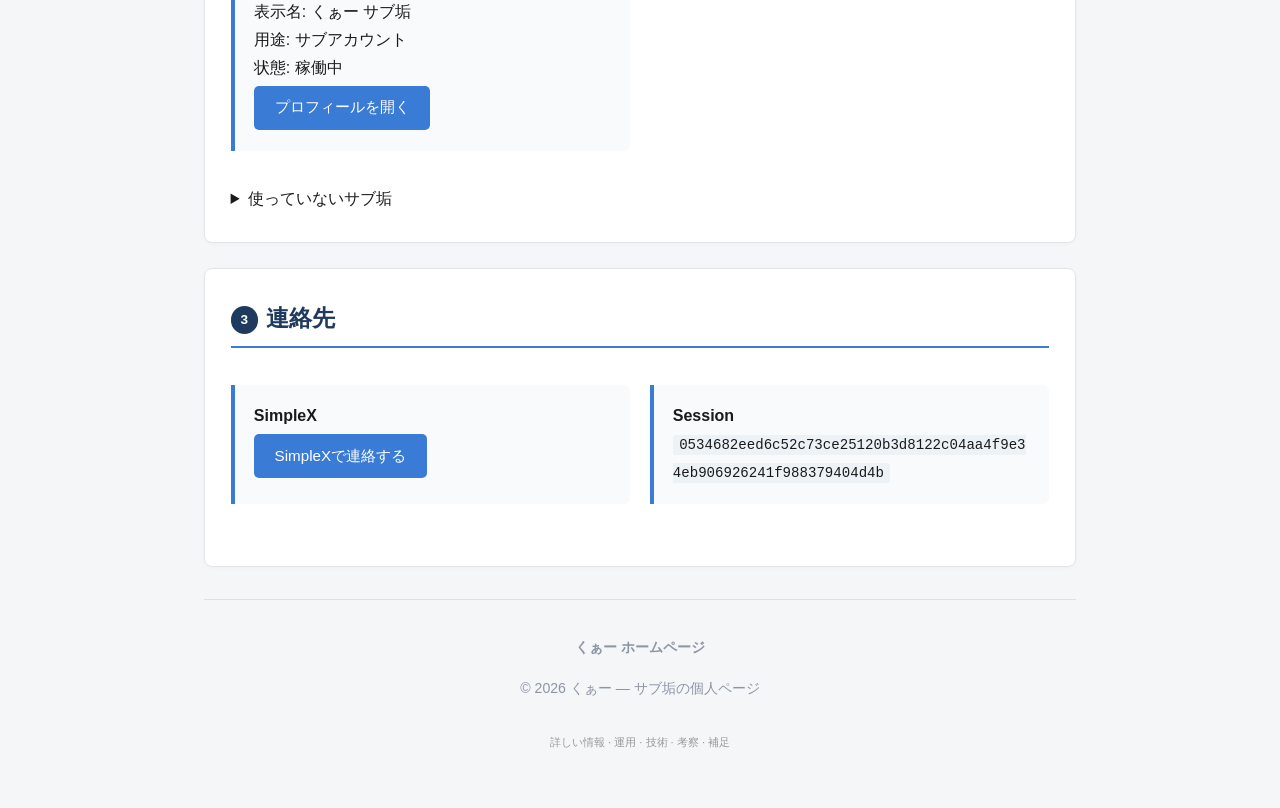
==== commit 07235795: "サブ垢追加（qa_a_aa2表示、3/4/6は折りたたみ）＋連絡先（SimpleX/Session）＋フッター文言削除" ====
--- a/index.html
+++ b/index.html
@@ -16,9 +16,9 @@
 <meta name="twitter:title" content="くぁー 公式ホームページ">
 <meta name="twitter:description" content="サブ垢「くぁー」の個人ページ。プロフィール、運用方針、FAQ、読み物。">
 <meta name="twitter:image" content="https://kuboes.ninja/og.png">
-<link rel="icon" href="/favicon.ico" sizes="any">
-<link rel="icon" type="image/png" href="/favicon.png">
-<link rel="apple-touch-icon" href="/apple-touch-icon.png">
+<link rel="icon" href="https://kubobeem.f5.si/favicon.ico" sizes="any">
+<link rel="icon" type="image/png" href="https://kubobeem.f5.si/favicon.png">
+<link rel="apple-touch-icon" href="https://kubobeem.f5.si/apple-touch-icon.png">
 <link rel="alternate" type="application/rss+xml" title="くぁー 公式ホームページ" href="/feed.xml">
 <link rel="stylesheet" href="style.css?v=4">
 </head>
@@ -51,7 +51,7 @@
 </div>
 
 <div class="grid">
-<div class="grid-item"><strong>2</strong>運用中アカウント</div>
+<div class="grid-item"><strong>3</strong>運用中アカウント</div>
 <div class="grid-item"><strong>0</strong>公式肩書き</div>
 <div class="grid-item"><strong>—</strong>本垢公開状況</div>
 <div class="grid-item"><strong>JST</strong>活動時間帯</div>
@@ -78,6 +78,50 @@
 Discord: kuuuuuuuuuuaaaaaaa<br>
 <a href="https://x.com/Qaa_a_a_a" class="btn">プロフィールを開く</a>
 </div>
+<div class="card">
+<strong>@qa_a_aa2</strong><br>
+表示名: くぁー サブ垢<br>
+用途: サブアカウント<br>
+状態: 稼働中<br>
+<a href="https://x.com/qa_a_aa2" class="btn">プロフィールを開く</a>
+</div>
+</div>
+
+<details>
+<summary>使っていないサブ垢</summary>
+<div class="two-col">
+<div class="card">
+<strong>@qa_a_aa3</strong><br>
+状態: 未使用<br>
+<a href="https://x.com/qa_a_aa3" class="btn">プロフィールを開く</a>
+</div>
+<div class="card">
+<strong>@qa_a_aa4</strong><br>
+状態: 未使用<br>
+<a href="https://x.com/qa_a_aa4" class="btn">プロフィールを開く</a>
+</div>
+<div class="card">
+<strong>@qa_a_aa6</strong><br>
+状態: 未使用（凍結）<br>
+<a href="https://x.com/qa_a_aa6" class="btn">プロフィールを開く</a>
+</div>
+</div>
+</details>
+
+</section>
+
+<section id="contact">
+<h2><span class="section-num">3</span>連絡先</h2>
+
+<div class="two-col">
+<div class="card">
+<strong>SimpleX</strong><br>
+<a href="https://smp11.simplex.im/a#WwuQIlTf_T4Cpzh3sHNFY00VuAzZKMMy-DINXXAkZrw" class="btn">SimpleXで連絡する</a>
+</div>
+<div class="card">
+<strong>Session</strong><br>
+<code style="word-break:break-all">0534682eed6c52c73ce25120b3d8122c04aa4f9e34eb906926241f988379404d4b</code>
+</div>
 </div>
 
 </section>
@@ -87,9 +131,7 @@
 
 <footer>
 <p><strong>くぁー ホームページ</strong></p>
-<p>HTML + CSS only / No JavaScript / No Images / No External Fonts</p>
 <p>© 2026 くぁー — サブ垢の個人ページ</p>
-<p class="meta">この内容は予告なく変更されることがあります。</p>
 <p style="font-size:.7rem;color:#999;margin-top:2rem"><a href="about.html" style="color:#999">詳しい情報</a> · <a href="policy.html" style="color:#999">運用</a> · <a href="tech.html" style="color:#999">技術</a> · <a href="notes.html" style="color:#999">考察</a> · <a href="appendix.html" style="color:#999">補足</a></p>
 </footer>
 </body>
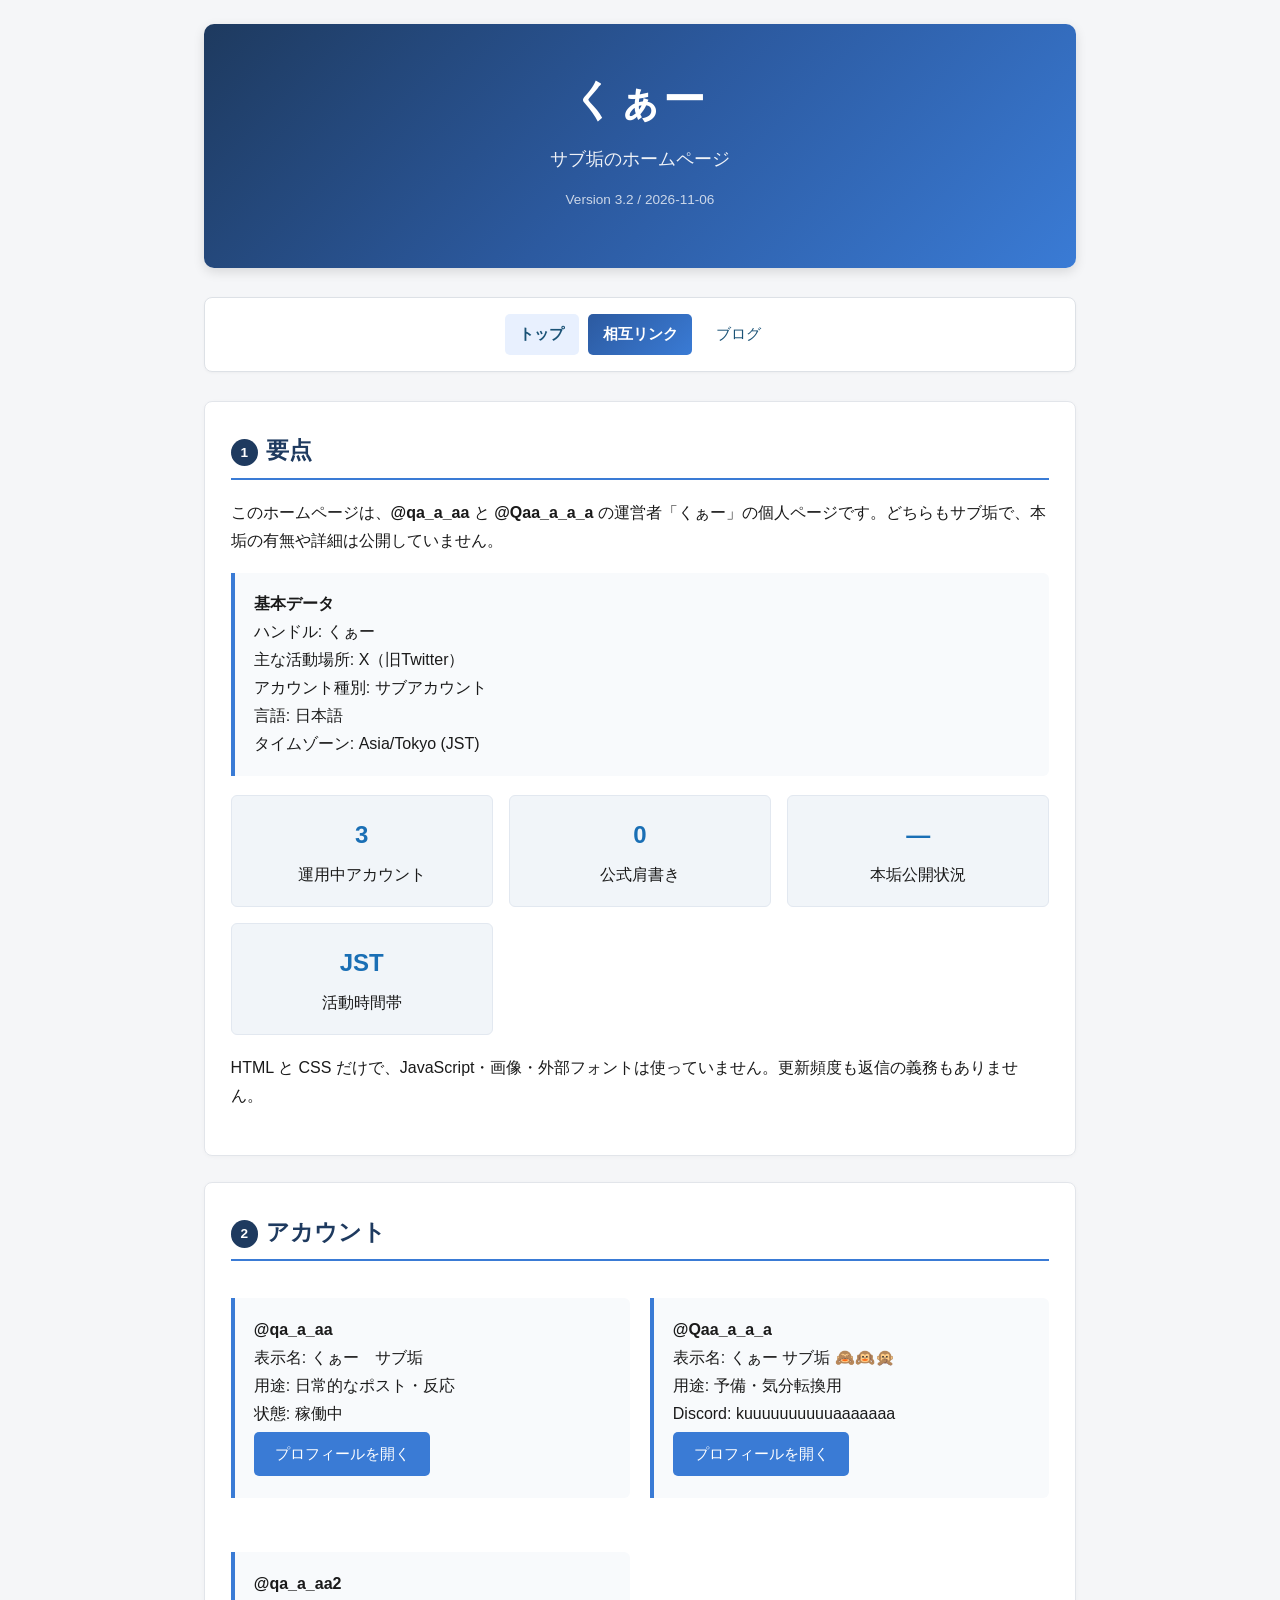
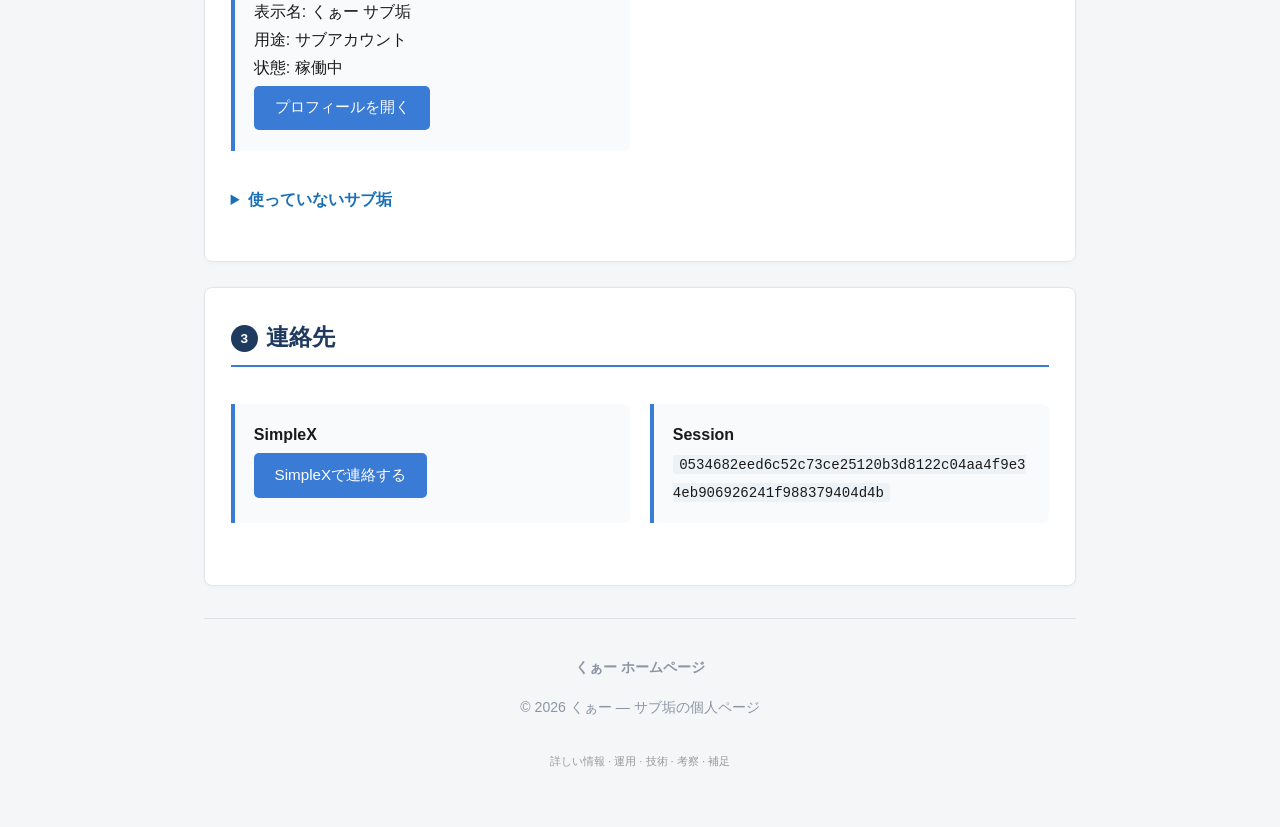
==== commit 678a91f0: "style.css?v=5 に上げて折りたたみ用CSSのキャッシュを切る" ====
--- a/index.html
+++ b/index.html
@@ -20,7 +20,7 @@
 <link rel="icon" type="image/png" href="https://kubobeem.f5.si/favicon.png">
 <link rel="apple-touch-icon" href="https://kubobeem.f5.si/apple-touch-icon.png">
 <link rel="alternate" type="application/rss+xml" title="くぁー 公式ホームページ" href="/feed.xml">
-<link rel="stylesheet" href="style.css?v=4">
+<link rel="stylesheet" href="style.css?v=5">
 </head>
 <body>
 
--- a/style.css
+++ b/style.css
@@ -287,6 +287,9 @@
   gap:1.2rem;
   margin:1rem 0;
 }
+details{margin:1.1rem 0}
+details summary{cursor:pointer;color:#1a6fb5;font-weight:600}
+details summary:hover{color:#0d4a7a}
 @media (max-width:640px){
   body{padding:1rem}
   header h1{font-size:1.9rem}
@@ -432,4 +435,5 @@
   .pager a:hover{border-color:#3a7bd5;background:#23262c}
   .pager strong{color:#9ecbff}
   .pager span{color:#9aa3af}
-}
+  details summary{color:#8ab4ff}
+}
